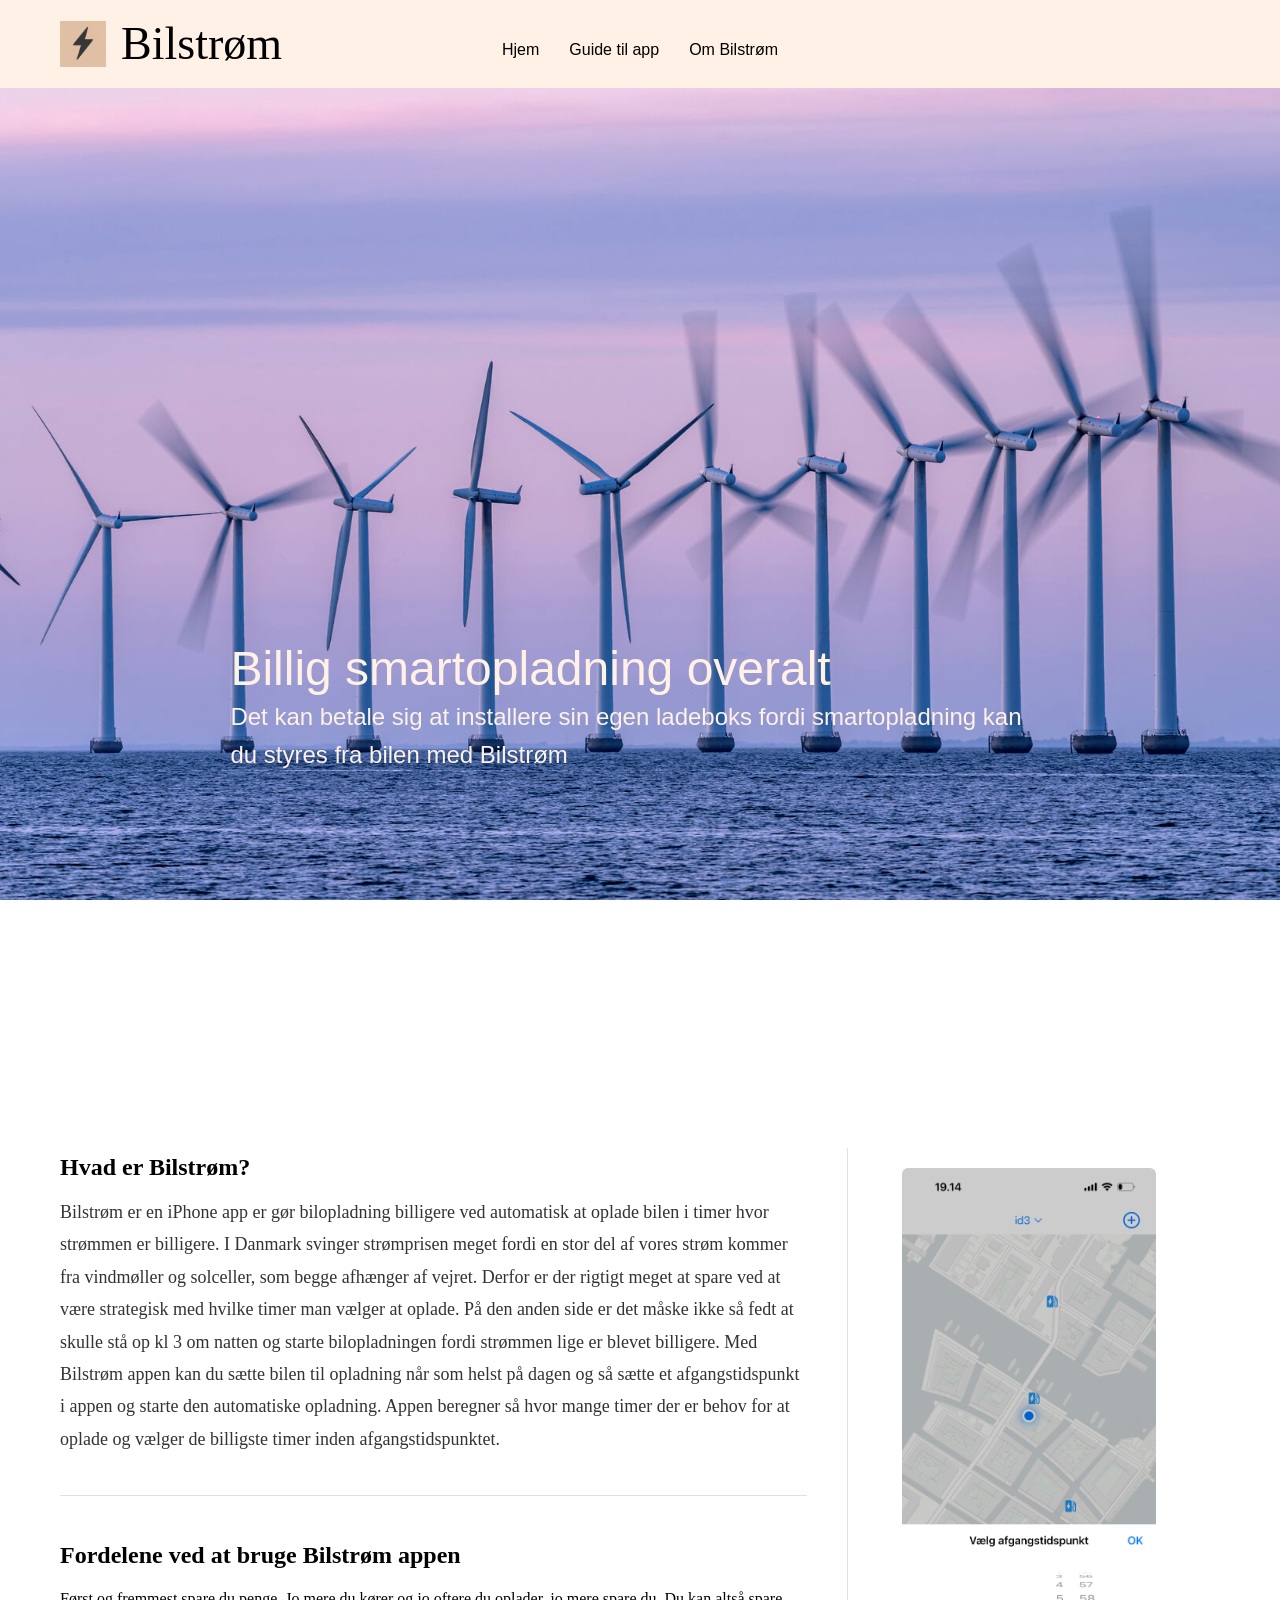
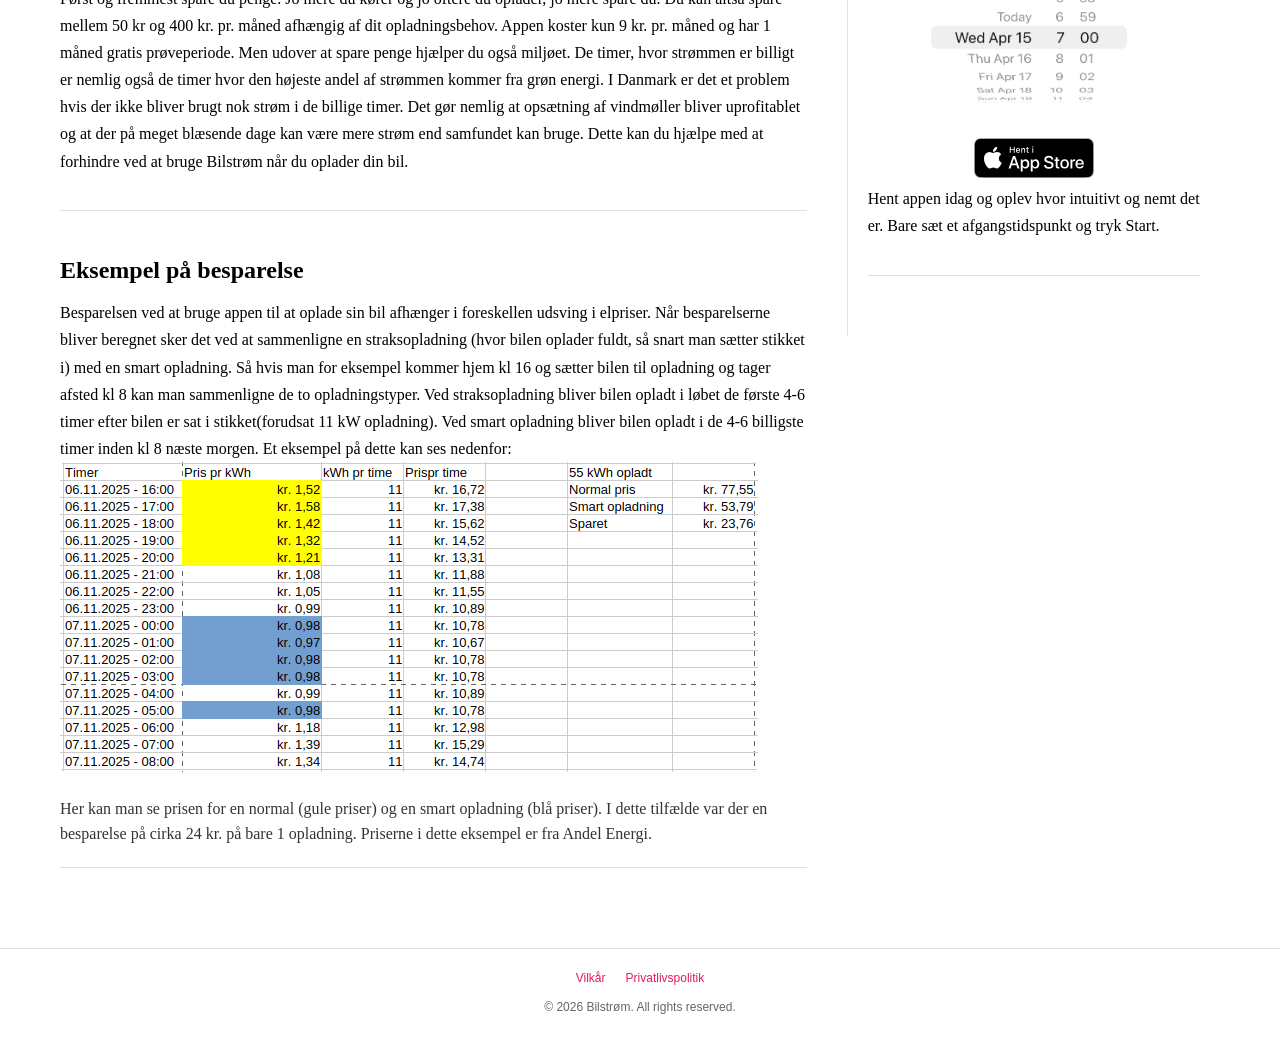
==== index.html @ 69fd048c "tilføjet baggrundsbilled og javascript. mangler mobil optimering." ====
<!DOCTYPE html>
<html lang="en">
<head>
    <meta charset="UTF-8">
    <meta name="viewport" content="width=device-width, initial-scale=1.0">
    <title>Bilstrøm | Billigere opladning</title>
    <link rel="stylesheet" href="style.css">
    <link rel="icon" href="assets/1024.png" type="image/png">
</head>
<body>
    <header class="header">
        <div class="header-content">
            <img src="assets/1024.png" alt="Bilstrøm Logo" class="logo">
            <h1 class="header-title">
                <a href="index.html">Bilstrøm</a>
            </h1>
            <nav>
                <ul class="nav-links">
                    <li><a href="index.html">Hjem</a></li>
                    <li><a href="guide.html">Guide til app</a></li>
                    <li><a href="about.html">Om Bilstrøm</a></li>
                </ul>
            </nav>
        </div>
    </header>


    <div class="promo-section">
        <h2 class="promo-slogan">Billig smartopladning overalt</h2>
        <p class="promo-subtext">Det kan betale sig at installere sin egen ladeboks fordi smartopladning kan du styres fra bilen med Bilstrøm</p>
    </div>


    <main class="main container">
        <div class="main-content">
            <article class="post">
                <h2 class="post-title">
                    <a href="#">Hvad er Bilstrøm?</a>
                </h2>
                <p class="post-intro">
                    Bilstrøm er en iPhone app er gør bilopladning billigere ved automatisk at oplade bilen i timer hvor strømmen er billigere.
                    I Danmark svinger strømprisen meget fordi en stor del af vores strøm kommer fra vindmøller og solceller, som begge afhænger af vejret.
                    Derfor er der rigtigt meget at spare ved at være strategisk med hvilke timer man vælger at oplade. På den anden side er det måske ikke så
                    fedt at skulle stå op kl 3 om natten og starte bilopladningen fordi strømmen lige er blevet billigere. Med Bilstrøm appen kan du sætte bilen
                    til opladning når som helst på dagen og så sætte et afgangstidspunkt i appen og starte den automatiske opladning. Appen beregner så hvor mange
                    timer der er behov for at oplade og vælger de billigste timer inden afgangstidspunktet.
                </p>
            </article>

            <article class="post">
                <h2 class="post-title">
                    <a href="#">Fordelene ved at bruge Bilstrøm appen</a>
                </h2>
                <p class="post-excerpt">
                    Først og fremmest spare du penge. Jo mere du kører og jo oftere du oplader, jo mere spare du. Du kan altså spare mellem 50 kr og 400 kr. pr.
                    måned afhængig af dit opladningsbehov. Appen koster kun 9 kr. pr. måned og har 1 måned gratis prøveperiode. Men udover at spare penge
                    hjælper du også miljøet. De timer, hvor strømmen er billigt er nemlig også de timer hvor den højeste andel af strømmen kommer fra grøn
                    energi. I Danmark er det et problem hvis der ikke bliver brugt nok strøm i de billige timer. Det gør nemlig at opsætning af vindmøller bliver 
                    uprofitablet og at der på meget blæsende dage kan være mere strøm end samfundet kan bruge. Dette kan du hjælpe med at forhindre ved at bruge
                    Bilstrøm når du oplader din bil.
                </p>
                
            </article>

                        <article class="post">
                <h2 class="post-title">
                    <a href="#">Eksempel på besparelse</a>
                </h2>
                <p class="post-excerpt">
                    Besparelsen ved at bruge appen til at oplade sin bil afhænger i foreskellen udsving i elpriser. Når besparelserne bliver beregnet sker det
                    ved at sammenligne en straksopladning (hvor bilen oplader fuldt, så snart man sætter stikket i) med en smart opladning. Så hvis man for eksempel
                    kommer hjem kl 16 og sætter bilen til opladning og tager afsted kl 8 kan man sammenligne de to opladningstyper. Ved straksopladning bliver bilen 
                    opladt i løbet de første 4-6 timer efter bilen er sat i stikket(forudsat 11 kW opladning). Ved smart opladning bliver bilen opladt i de 4-6 
                    billigste timer inden kl 8 næste morgen. Et eksempel på dette kan ses nedenfor:

                    <img src="assets/beregning.png" alt="Screenshot af beregning" class="post-screenshot">
                </p>
                <p>
                    Her kan man se prisen for en normal (gule priser) og en smart opladning (blå priser). I dette tilfælde var der en besparelse på cirka 24 kr.
                    på bare 1 opladning. Priserne i dette eksempel er fra Andel Energi.
                </p>
                
            </article>
        </div>
        
        <div class="sidebar">
            <article class="post">
                <p class="post-meta">

                    <img src="assets/IMG_5105.png" alt="Screenshot from App" class="post-screenshot">

                    <div class="app-store-container">
                        <a href="https://apps.apple.com/us/app/bilstr%C3%B8m/id6759390175" target="_blank">
                            <img src="assets/app_store.svg" alt="Download on the App Store" class="post-meta-badge">
                        </a>
                    </div>
                </p>
                    
                <p class="post-excerpt">
                    Hent appen idag og oplev hvor intuitivt og nemt det er. Bare sæt et afgangstidspunkt og tryk Start.
                </p>

            </article>
        </div>
        

    </main>



    <footer class="footer">
        <div class="container">
            <ul class="footer-links">
                <li><a href="terms.html">Vilkår</a></li>
                <li><a href="privacy.html">Privatlivspolitik</a></li>
            </ul>
            <p class="footer-copyright">&copy; 2026 Bilstrøm. All rights reserved.</p>
        </div>
    </footer>
</body>
</html>


<script>
    window.addEventListener('scroll', function() {
        const scrollPosition = window.scrollY;
        const maxScroll = 1300; // Adjust this to control how fast the fade happens
        const opacity = Math.max(1 - (scrollPosition / maxScroll), 0.2); // Fade from 1 to 0.2

        // Apply the opacity to the background image
        document.body.style.background = `
            linear-gradient(rgba(250, 234, 224, ${1 - opacity}), rgba(250, 234, 224, ${1 - opacity})),
            url('assets/vindmølle1.jpg')
        `;
        document.body.style.backgroundSize = 'cover';
        document.body.style.backgroundAttachment = 'fixed';
        document.body.style.backgroundPosition = 'center';
    });
</script>
---- style.css ----
/* ===== Base Styles ===== */
:root {
    --ft-black: #000000;
    --ft-white: #fff1e5;
    --ft-red: #E01E5A;    /* Financial Times red */
    --ft-gray: #666666;
    --ft-light-gray: #f5f5f5;
    --ft-text: #333333;
    --ft-border: #e0e0e0;
    --ft-font-serif: Georgia, "Times New Roman", serif;
    --ft-font-sans: Helvetica, Arial, sans-serif;
}

* {
    margin: 0;
    padding: 0;
    box-sizing: border-box;
}

body {
    position: relative;
    min-height: 100vh;
    margin: 0;
    padding: 0;
    font-family: var(--ft-font-serif);
    color: var(--ft-text);
    line-height: 1.6;
    font-size: 16px;
    background-color: var(--ft-white); /* Fallback color */
    background-image: url('assets/vindmølle1.jpg');
    background-size: cover;
    background-attachment: fixed;
    background-position: center;
}

a {
    color: var(--ft-red);
    text-decoration: none;
}

a:hover {
    text-decoration: underline;
}

img {
    max-width: 100%;
    height: auto;
}

/* ===== Layout ===== */
.container {
    max-width: 1200px;
    margin: 0 auto;
    padding: 0 20px;
}

/* ===== Header & Navigation ===== */
.header {
    background-color: var(--ft-white); /* Your normal background color */
    padding: 7px 0; /* Optional: Add padding if needed */
    position: relative; /* Ensures it stays above other elements */
    z-index: 100; /* Ensures it appears above the body background */
}

/* Add this to your existing style.css */
.logo {
    height: 46px; /* Match the height of your header title */
    width: auto;
    margin-right: 15px; /* Space between logo and title */
    vertical-align: middle;
}

/* Update the header-content to align items properly */
.header-content {
    display: flex;
    align-items: center;
    max-width: 1200px;
    margin: 0 auto;
    padding: 0 20px;
    position: relative; /* For absolute positioning of nav */
    flex-wrap: wrap; 
}

.header-title {
    font-family: "Times New Roman", serif;
    font-size: 46px;
    font-weight: normal;
    color: var(--ft-black);
    margin: 0;
    flex: 1;
}



.header-title a {
    color: var(--ft-black);
}

.header-tagline {
    display: none; /* Hide tagline for cleaner look */
}

/* Navigation */
.nav-links {
    display: flex;
    list-style: none;
    gap: 30px;
    margin: 0;
    padding: 0;
    position: absolute;
    left: 50%;
    transform: translateX(-50%);
    margin-top: -7px;
}

.nav-links a {
    color: var(--ft-black);
    font-size: 16px;
    font-family: var(--ft-font-sans);
}

/* Ensure the header container has enough height */
.header::after {
    content: "";
    display: block;
    clear: both;
}
/* ===== Main Content ===== */
.main {
    display: grid;
    grid-template-columns: 2fr 1fr;
    gap: 40px;
    margin-bottom: 40px;
    align-items: start;
}

.main-content {
    grid-column: 1;
}

.sidebar {
    grid-column: 2;
    padding: 20px;
    border-left: 1px solid var(--ft-border);
    
}

.sidebar-title {
    font-family: var(--ft-font-sans);
    font-size: 18px;
    font-weight: bold;
    margin-bottom: 15px;
    color: var(--ft-black);
}

.sidebar-list {
    list-style: none;
}

.sidebar-list li {
    margin-bottom: 10px;
}

.sidebar-list a {
    color: var(--ft-gray);
    font-size: 14px;
}


.promo-section {
    height: 800px;
    display: flex;
    flex-direction: column; /* Stack children vertically */
    justify-content: center; /* Center vertically in the section */
    align-items: flex-start; /* Align children to the left */
    text-align: left;
    color: var(--ft-white);
    padding: 0 0 0 18%; /* Top and left padding */
    margin-bottom: 40px;
    margin-top: 220px;
}

.promo-slogan {
    font-family: var(--ft-font-sans);
    font-size: 3rem;
    font-weight: normal;
    max-width: 800px;
    line-height: 1.2;
    
    margin: 0; /* Remove default margins */
}

.promo-subtext {
    font-family: var(--ft-font-sans);
    font-size: 1.5rem;
    max-width: 800px;
    
    margin-top: 20px; /* Space between slogan and subtext */
    margin: 0; /* Remove default margins if needed */
}




/* ===== Blog Posts ===== */
.post {
    margin-bottom: 40px;
    padding-bottom: 20px;
    border-bottom: 1px solid var(--ft-border);
}

.post-title {
    font-family: var(--ft-font-serif);
    font-size: 24px;
    font-weight: bold;
    margin-bottom: 10px;
    color: var(--ft-black);
}

.post-title a {
    color: var(--ft-black);
}

.post-meta {
    display: flex;
    flex-direction: column; /* Stack children vertically */
    align-items: center; /* Center children horizontally */
    gap: 0; /* Remove default gap */
    font-size: 14px;
    color: var(--ft-gray);
    margin-bottom: 15px;
}

.post-excerpt {
    font-size: 16px;
    line-height: 1.7;
    margin-bottom: 15px;
    color: var(--ft-black);
}

.post-intro {
    font-size: 18px; /* Larger than the default 18px */
    line-height: 1.8;
    margin-bottom: 20px;
    font-family: var(--ft-font-serif); /* Optional: Match your body font */
}

.post-read-more {
    font-weight: bold;
    font-size: 14px;
}

.post-screenshot {
    max-height: 550px; /* Maximum height */
    width: auto; /* Maintain aspect ratio */
    border-radius: 6px;
    margin-right: 10px;
    height: auto; /* Override fixed height */
}

/* App Store badge container */
.app-store-container {
    margin-top: 20px; /* Slightly bigger top margin */
    text-align: center; /* Center the badge */
}

/* ===== Footer ===== */
.footer {
    border-top: 1px solid var(--ft-border);
    padding: 20px 0;
    margin-top: 40px;
    font-size: 12px;
    color: var(--ft-gray);
    font-family: var(--ft-font-sans);
}

.footer-links {
    display: flex;
    justify-content: center;
    gap: 20px;
    list-style: none;
    margin-bottom: 10px;
}

.footer-copyright {
    text-align: center;
}

/* ===== Terms/Privacy Pages ===== */
.terms-privacy {
    max-width: 800px;
    margin: 40px auto;
    padding: 0 20px;
}

.terms-privacy h1 {
    font-family: var(--ft-font-serif);
    font-size: 28px;
    margin-bottom: 20px;
    color: var(--ft-black);
}

.terms-privacy h2 {
    font-family: var(--ft-font-serif);
    font-size: 20px;
    margin: 30px 0 15px 0;
    color: var(--ft-black);
}

.terms-privacy p {
    margin-bottom: 15px;
    line-height: 1.7;
}

/* ===== Responsive Design ===== */
/* Mobile: Merge sidebar into main flow */
@media (max-width: 768px) {
    .main {
        grid-template-columns: 1fr;
    }
    .sidebar {
        display: contents; /* Makes its children direct children of .main */
    }
    .sidebar > article {
        order: 1; /* Place screenshot after the first post */
        border-top: 1px solid var(--ft-border);
        padding-top: 20px;
        border-left: none;
    }
    .main-content > article:first-child {
        order: 0; /* First post stays first */
    }
    .main-content > article:not(:first-child) {
        order: 2; /* Second post comes after the screenshot */
    }
}


/* Mobile: Force nav-links to a new line */
@media (max-width: 768px) {
    .nav-links {
        width: 100%; /* Force to new line */
        display: flex; /* Keep links in a row */
        justify-content: center; /* Center the links horizontally */
        gap: 20px; /* Space between links */
        margin-top: 40px; /* Bigger top margin */
        padding: 0;
        list-style: none;
    }
}
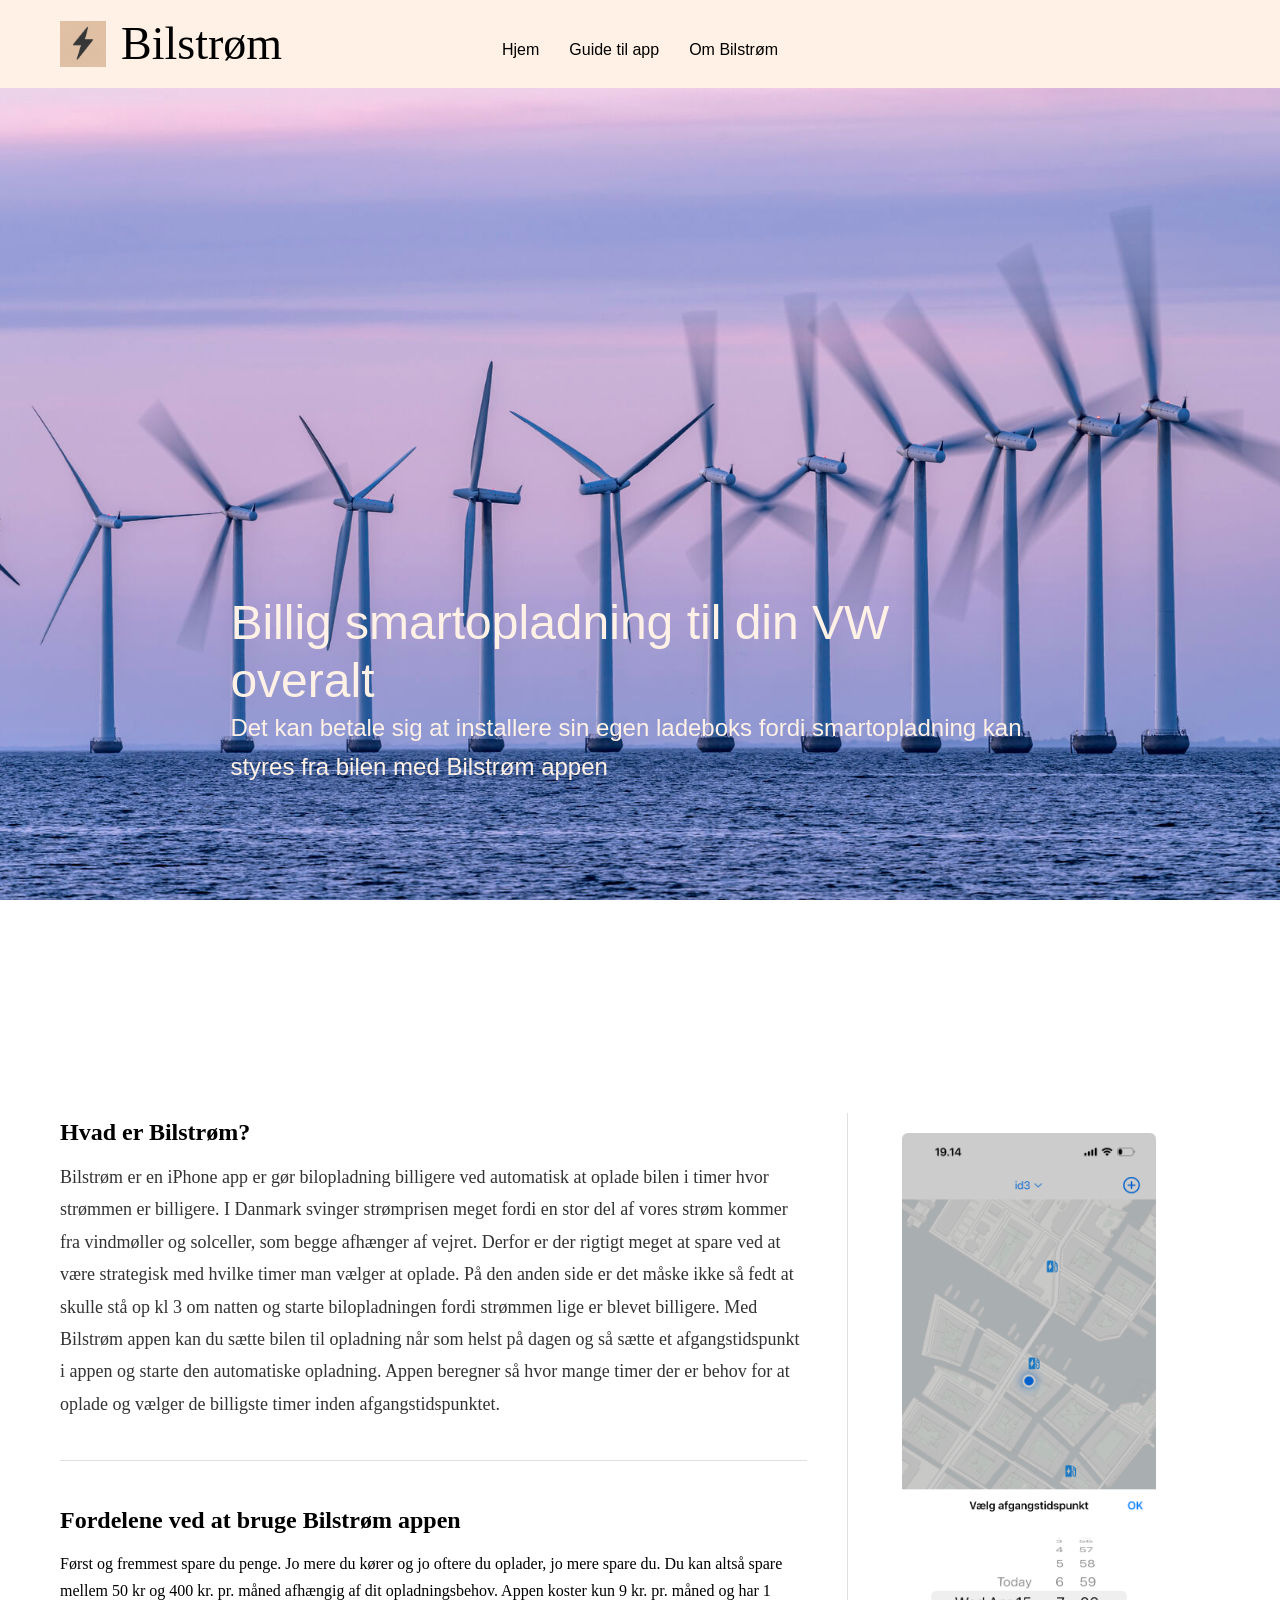
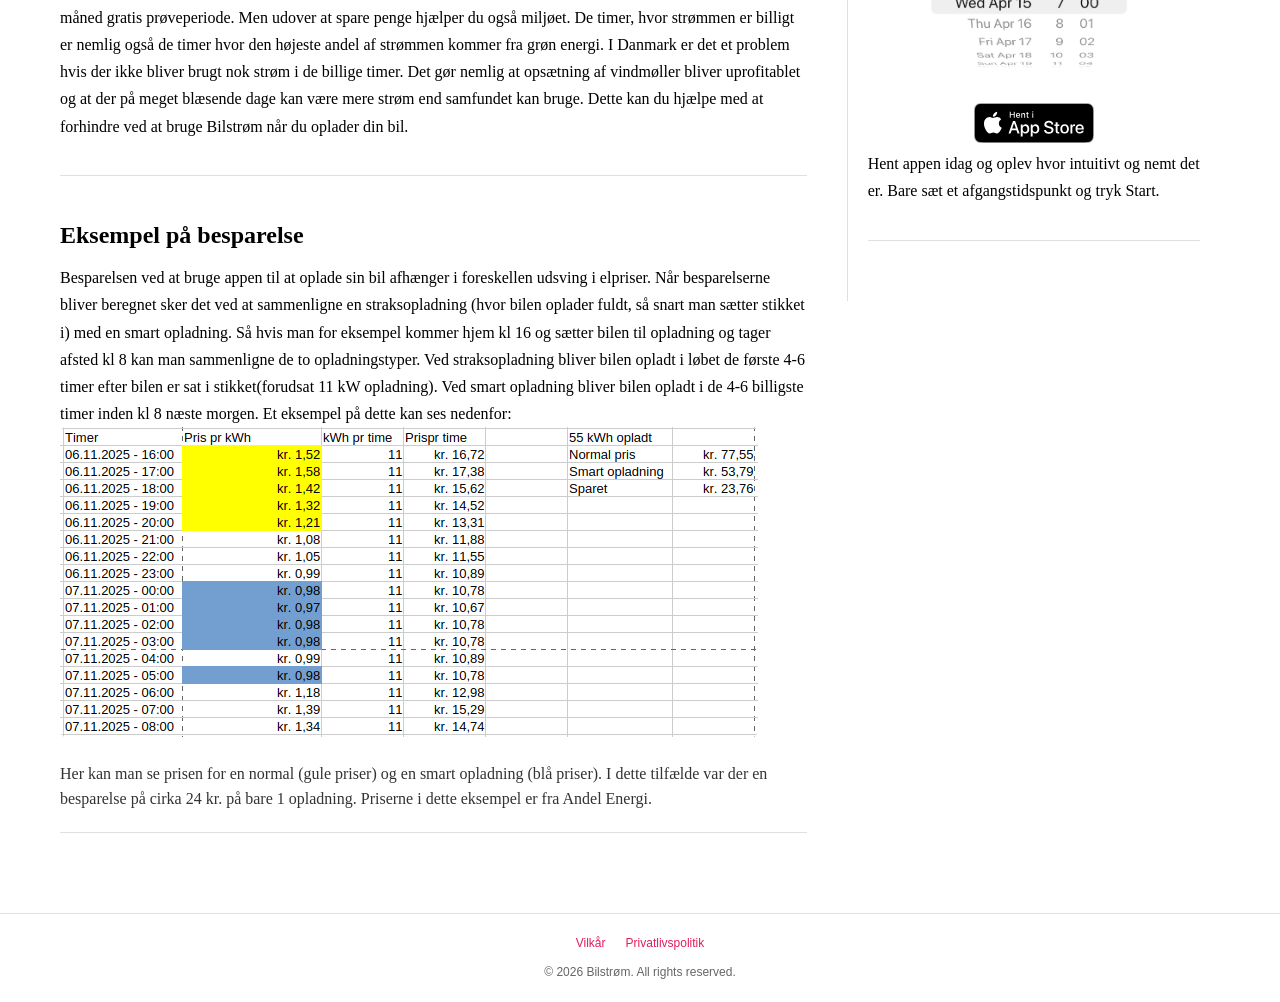
==== commit 15733840: "små rettelser, mobil layout og seperat css for index.html" ====
--- a/index.html
+++ b/index.html
@@ -4,7 +4,7 @@
     <meta charset="UTF-8">
     <meta name="viewport" content="width=device-width, initial-scale=1.0">
     <title>Bilstrøm | Billigere opladning</title>
-    <link rel="stylesheet" href="style.css">
+    <link rel="stylesheet" href="homepage.css">
     <link rel="icon" href="assets/1024.png" type="image/png">
 </head>
 <body>
@@ -26,8 +26,8 @@
 
 
     <div class="promo-section">
-        <h2 class="promo-slogan">Billig smartopladning overalt</h2>
-        <p class="promo-subtext">Det kan betale sig at installere sin egen ladeboks fordi smartopladning kan du styres fra bilen med Bilstrøm</p>
+        <h2 class="promo-slogan">Billig smartopladning til din VW overalt</h2>
+        <p class="promo-subtext">Det kan betale sig at installere sin egen ladeboks fordi smartopladning kan styres fra bilen med Bilstrøm appen</p>
     </div>
 
 
@@ -124,8 +124,8 @@
 <script>
     window.addEventListener('scroll', function() {
         const scrollPosition = window.scrollY;
-        const maxScroll = 1300; // Adjust this to control how fast the fade happens
-        const opacity = Math.max(1 - (scrollPosition / maxScroll), 0.2); // Fade from 1 to 0.2
+        const maxScroll = 1200; // Adjust this to control how fast the fade happens
+        const opacity = Math.max(1 - (scrollPosition / maxScroll), 0.18); // Fade from 1 to 0.2
 
         // Apply the opacity to the background image
         document.body.style.background = `
--- a/homepage.css
+++ b/homepage.css
@@ -0,0 +1,377 @@
+/* ===== Base Styles ===== */
+:root {
+    --ft-black: #000000;
+    --ft-white: #fff1e5;
+    --ft-red: #E01E5A;    /* Financial Times red */
+    --ft-gray: #666666;
+    --ft-light-gray: #f5f5f5;
+    --ft-text: #333333;
+    --ft-border: #e0e0e0;
+    --ft-font-serif: Georgia, "Times New Roman", serif;
+    --ft-font-sans: Helvetica, Arial, sans-serif;
+}
+
+* {
+    margin: 0;
+    padding: 0;
+    box-sizing: border-box;
+}
+
+body {
+    position: relative;
+    min-height: 100vh;
+    margin: 0;
+    padding: 0;
+    font-family: var(--ft-font-serif);
+    color: var(--ft-text);
+    line-height: 1.6;
+    font-size: 16px;
+    background-color: var(--ft-white); /* Fallback color */
+    background-image: url('assets/vindmølle1.jpg');
+    background-size: cover;
+    background-attachment: fixed;
+    background-position: center;
+}
+
+a {
+    color: var(--ft-red);
+    text-decoration: none;
+}
+
+a:hover {
+    text-decoration: underline;
+}
+
+img {
+    max-width: 100%;
+    height: auto;
+}
+
+/* ===== Layout ===== */
+.container {
+    max-width: 1200px;
+    margin: 0 auto;
+    padding: 0 20px;
+}
+
+/* ===== Header & Navigation ===== */
+.header {
+    background-color: var(--ft-white); /* Your normal background color */
+    padding: 7px 0; /* Optional: Add padding if needed */
+    position: relative; /* Ensures it stays above other elements */
+    z-index: 100; /* Ensures it appears above the body background */
+}
+
+/* Add this to your existing style.css */
+.logo {
+    height: 46px; /* Match the height of your header title */
+    width: auto;
+    margin-right: 15px; /* Space between logo and title */
+    vertical-align: middle;
+}
+
+/* Update the header-content to align items properly */
+.header-content {
+    display: flex;
+    align-items: center;
+    max-width: 1200px;
+    margin: 0 auto;
+    padding: 0 20px;
+    position: relative; /* For absolute positioning of nav */
+    flex-wrap: wrap; 
+}
+
+.header-title {
+    font-family: "Times New Roman", serif;
+    font-size: 46px;
+    font-weight: normal;
+    color: var(--ft-black);
+    margin: 0;
+    flex: 1;
+}
+
+
+
+.header-title a {
+    color: var(--ft-black);
+}
+
+.header-tagline {
+    display: none; /* Hide tagline for cleaner look */
+}
+
+/* Navigation */
+.nav-links {
+    display: flex;
+    list-style: none;
+    gap: 30px;
+    margin: 0;
+    padding: 0;
+    position: absolute;
+    left: 50%;
+    transform: translateX(-50%);
+    margin-top: -7px;
+}
+
+.nav-links a {
+    color: var(--ft-black);
+    font-size: 16px;
+    font-family: var(--ft-font-sans);
+}
+
+/* Ensure the header container has enough height */
+.header::after {
+    content: "";
+    display: block;
+    clear: both;
+}
+/* ===== Main Content ===== */
+.main {
+    display: grid;
+    grid-template-columns: 2fr 1fr;
+    gap: 40px;
+    margin-bottom: 40px;
+    align-items: start;
+}
+
+.main-content {
+    grid-column: 1;
+}
+
+.sidebar {
+    grid-column: 2;
+    padding: 20px;
+    border-left: 1px solid var(--ft-border);
+    
+}
+
+.sidebar-title {
+    font-family: var(--ft-font-sans);
+    font-size: 18px;
+    font-weight: bold;
+    margin-bottom: 15px;
+    color: var(--ft-black);
+}
+
+.sidebar-list {
+    list-style: none;
+}
+
+.sidebar-list li {
+    margin-bottom: 10px;
+}
+
+.sidebar-list a {
+    color: var(--ft-gray);
+    font-size: 14px;
+}
+
+
+.promo-section {
+    height: 85vh;
+    display: flex;
+    flex-direction: column; /* Stack children vertically */
+    justify-content: center; /* Center vertically in the section */
+    align-items: flex-start; /* Align children to the left */
+    text-align: left;
+    color: var(--ft-white);
+    padding: 0 0 0 18%; /* Top and left padding */
+    margin-bottom: 40px;
+    margin-top: 220px;
+}
+
+.promo-slogan {
+    font-family: var(--ft-font-sans);
+    font-size: 3rem;
+    font-weight: normal;
+    max-width: 800px;
+    line-height: 1.2;
+    
+    margin: 0; /* Remove default margins */
+}
+
+.promo-subtext {
+    font-family: var(--ft-font-sans);
+    font-size: 1.5rem;
+    max-width: 800px;
+    
+    margin-top: 20px; /* Space between slogan and subtext */
+    margin: 0; /* Remove default margins if needed */
+}
+
+
+
+
+/* ===== Blog Posts ===== */
+.post {
+    margin-bottom: 40px;
+    padding-bottom: 20px;
+    border-bottom: 1px solid var(--ft-border);
+}
+
+.post-title {
+    font-family: var(--ft-font-serif);
+    font-size: 24px;
+    font-weight: bold;
+    margin-bottom: 10px;
+    color: var(--ft-black);
+}
+
+.post-title a {
+    color: var(--ft-black);
+}
+
+.post-meta {
+    display: flex;
+    flex-direction: column; /* Stack children vertically */
+    align-items: center; /* Center children horizontally */
+    gap: 0; /* Remove default gap */
+    font-size: 14px;
+    color: var(--ft-gray);
+    margin-bottom: 15px;
+}
+
+.post-excerpt {
+    font-size: 16px;
+    line-height: 1.7;
+    margin-bottom: 15px;
+    color: var(--ft-black);
+}
+
+.post-intro {
+    font-size: 18px; /* Larger than the default 18px */
+    line-height: 1.8;
+    margin-bottom: 20px;
+    font-family: var(--ft-font-serif); /* Optional: Match your body font */
+}
+
+.post-read-more {
+    font-weight: bold;
+    font-size: 14px;
+}
+
+.post-screenshot {
+    max-height: 550px; /* Maximum height */
+    width: auto; /* Maintain aspect ratio */
+    border-radius: 6px;
+    margin-right: 10px;
+    height: auto; /* Override fixed height */
+}
+
+/* App Store badge container */
+.app-store-container {
+    margin-top: 20px; /* Slightly bigger top margin */
+    text-align: center; /* Center the badge */
+}
+
+/* ===== Footer ===== */
+.footer {
+    border-top: 1px solid var(--ft-border);
+    padding: 20px 0;
+    margin-top: 40px;
+    font-size: 12px;
+    color: var(--ft-gray);
+    font-family: var(--ft-font-sans);
+}
+
+.footer-links {
+    display: flex;
+    justify-content: center;
+    gap: 20px;
+    list-style: none;
+    margin-bottom: 10px;
+}
+
+.footer-copyright {
+    text-align: center;
+}
+
+/* ===== Terms/Privacy Pages ===== */
+.terms-privacy {
+    max-width: 800px;
+    margin: 40px auto;
+    padding: 0 20px;
+}
+
+.terms-privacy h1 {
+    font-family: var(--ft-font-serif);
+    font-size: 28px;
+    margin-bottom: 20px;
+    color: var(--ft-black);
+}
+
+.terms-privacy h2 {
+    font-family: var(--ft-font-serif);
+    font-size: 20px;
+    margin: 30px 0 15px 0;
+    color: var(--ft-black);
+}
+
+.terms-privacy p {
+    margin-bottom: 15px;
+    line-height: 1.7;
+}
+
+/* ===== Responsive Design ===== */
+/* Mobile: Merge sidebar into main flow */
+@media (max-width: 768px) {
+    .header {
+        padding: 32px; /* Adjust as needed */
+    }
+
+    /* 2. Reduce left margin of promotional text */
+    .promo-section {
+        padding-left: 8%; /* Smaller left margin on mobile */
+        height: 80vh; /* Smaller promotional box height */
+        margin-top: 10vh; /* Adjust top margin for mobile */
+    }
+
+    /* 3. Adjust promotional text size */
+    .promo-slogan {
+        font-size: 1.8rem; /* Smaller font size on mobile */
+    }
+
+    .promo-subtext {
+        font-size: 1.1rem; /* Smaller subtext on mobile */
+    }
+
+    /* 4. Ensure background image fits the vertical screen height */
+    body.homepage {
+        background-size: cover;
+        background-attachment: scroll; /* Disable fixed for mobile */
+        background-position: center;
+    }
+
+    .main {
+        grid-template-columns: 1fr;
+    }
+    .sidebar {
+        display: contents; /* Makes its children direct children of .main */
+    }
+    .sidebar > article {
+        order: 1; /* Place screenshot after the first post */
+        border-top: 1px solid var(--ft-border);
+        padding-top: 20px;
+        border-left: none;
+    }
+    .main-content > article:first-child {
+        order: 0; /* First post stays first */
+    }
+    .main-content > article:not(:first-child) {
+        order: 2; /* Second post comes after the screenshot */
+    }
+}
+
+
+/* Mobile: Force nav-links to a new line */
+@media (max-width: 768px) {
+    .nav-links {
+        width: 100%; /* Force to new line */
+        display: flex; /* Keep links in a row */
+        justify-content: center; /* Center the links horizontally */
+        gap: 20px; /* Space between links */
+        margin-top: 40px; /* Bigger top margin */
+        padding: 0;
+        list-style: none;
+    }
+}
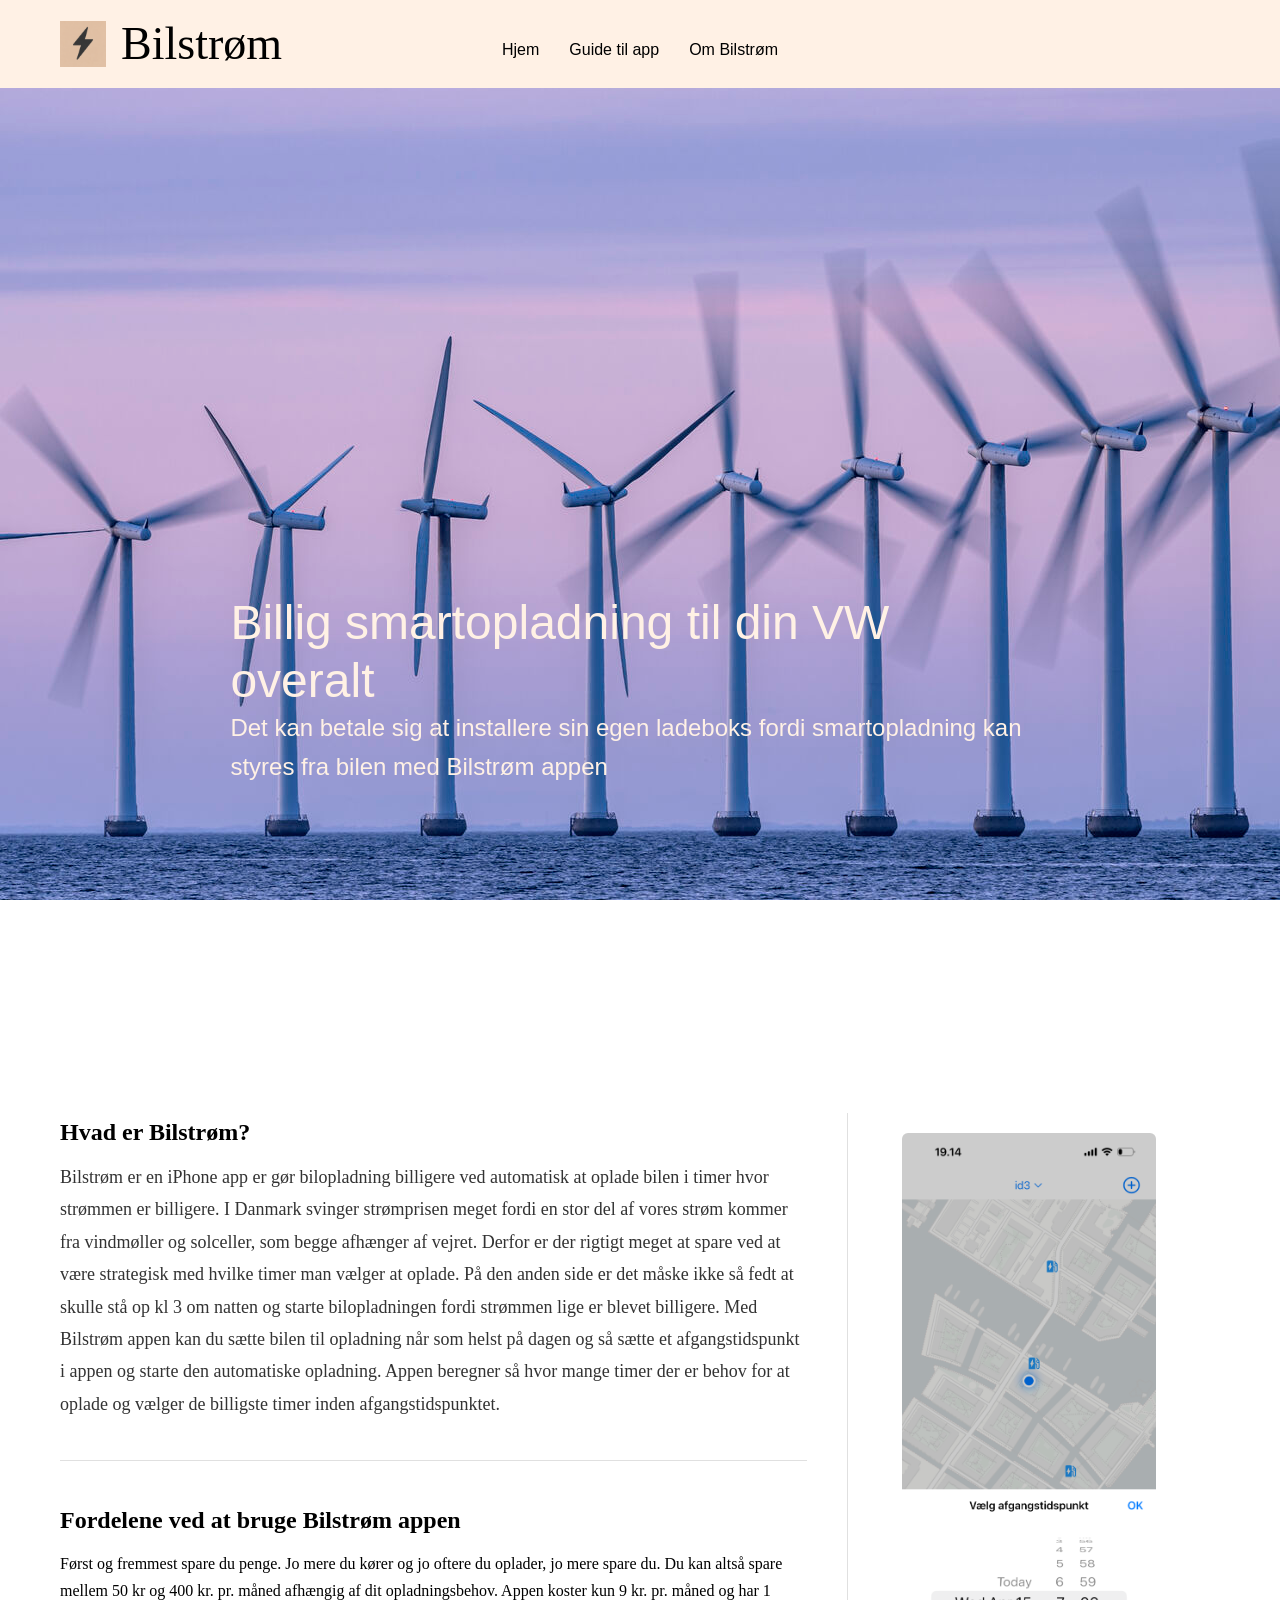
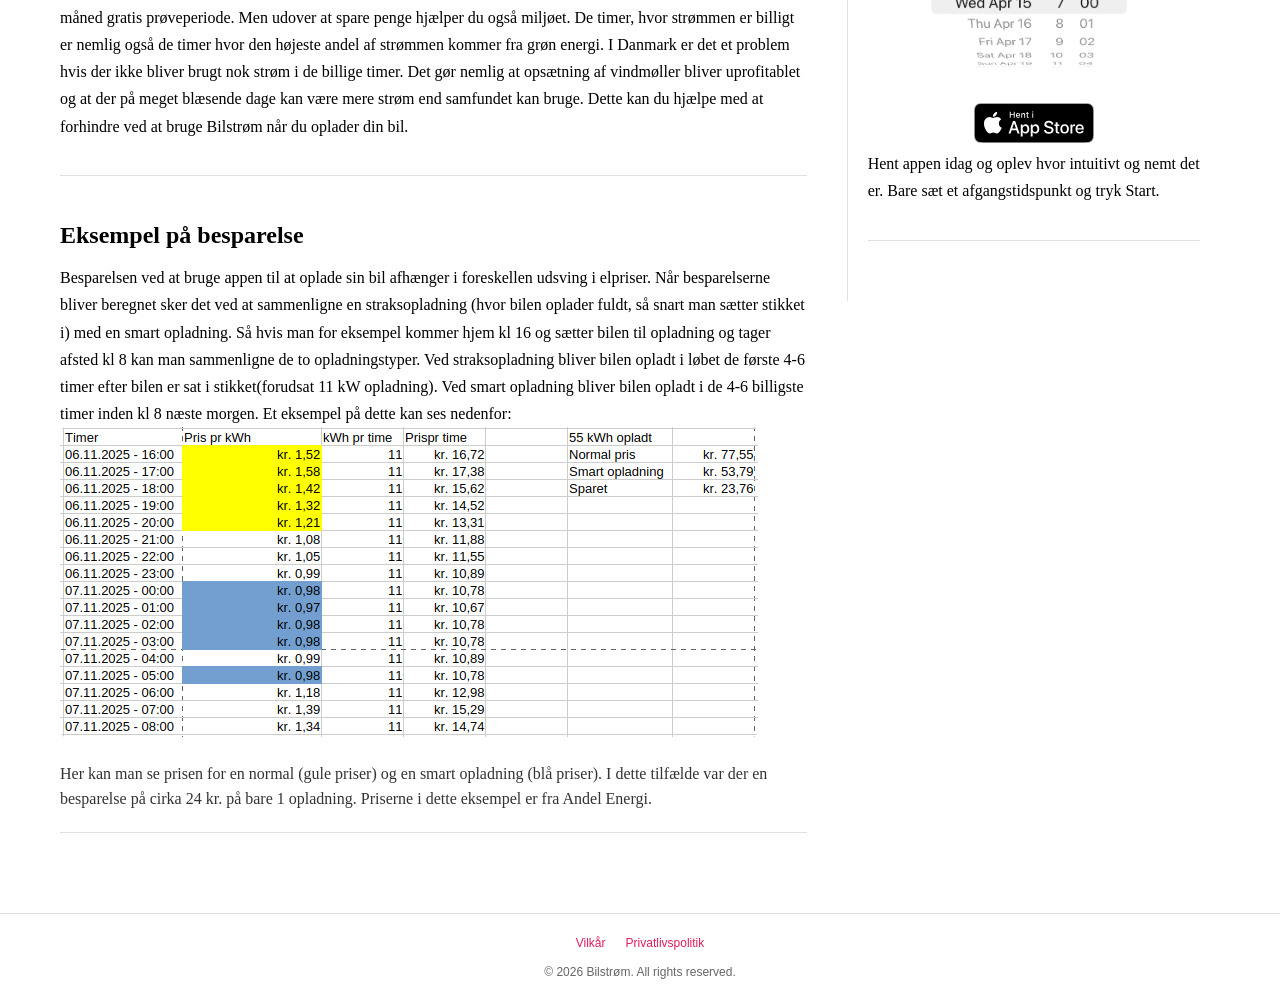
==== commit 891fc0e9: "Script ændre css. lavet på en anden måde. Håber det virker på mobil nu." ====
--- a/index.html
+++ b/index.html
@@ -8,6 +8,7 @@
     <link rel="icon" href="assets/1024.png" type="image/png">
 </head>
 <body>
+    <div class="fixed-background"></div>
     <header class="header">
         <div class="header-content">
             <img src="assets/1024.png" alt="Bilstrøm Logo" class="logo">
@@ -122,18 +123,29 @@
 
 
 <script>
-    window.addEventListener('scroll', function() {
-        const scrollPosition = window.scrollY;
-        const maxScroll = 1200; // Adjust this to control how fast the fade happens
-        const opacity = Math.max(1 - (scrollPosition / maxScroll), 0.18); // Fade from 1 to 0.2
+    if (window.innerWidth > 768) {
+        window.addEventListener('scroll', function() {
+            const scrollPosition = window.scrollY;
+            const maxScroll = 1200;
+            const opacity = Math.max(1 - (scrollPosition / maxScroll), 0.18);
 
-        // Apply the opacity to the background image
-        document.body.style.background = `
-            linear-gradient(rgba(250, 234, 224, ${1 - opacity}), rgba(250, 234, 224, ${1 - opacity})),
-            url('assets/vindmølle1.jpg')
-        `;
-        document.body.style.backgroundSize = 'cover';
-        document.body.style.backgroundAttachment = 'fixed';
-        document.body.style.backgroundPosition = 'center';
-    });
+            // Apply fade effect to the fixed-background div
+            document.querySelector('.fixed-background').style.background =
+                `linear-gradient(rgba(250, 234, 224, ${1 - opacity}), rgba(250, 234, 224, ${1 - opacity})),
+                url('assets/vindmølle1.jpg') no-repeat center center`;
+        });
+    }
+
+    if (window.innerWidth <= 768) {
+        window.addEventListener('scroll', function() {
+            const scrollPosition = window.scrollY;
+            const maxScroll = 1200;
+            const opacity = Math.max(1 - (scrollPosition / maxScroll), 0.18);
+
+            // Apply fade effect to the fixed-background div
+            document.querySelector('.fixed-background').style.background =
+                `linear-gradient(rgba(250, 234, 224, ${1 - opacity}), rgba(250, 234, 224, ${1 - opacity})),
+                url('assets/vindmølle1.jpg') no-repeat center center / auto 100vh`;
+        });
+    }
 </script>
--- a/homepage.css
+++ b/homepage.css
@@ -26,11 +26,24 @@
     color: var(--ft-text);
     line-height: 1.6;
     font-size: 16px;
-    background-color: var(--ft-white); /* Fallback color */
+    /*background-color: var(--ft-white);
     background-image: url('assets/vindmølle1.jpg');
     background-size: cover;
     background-attachment: fixed;
-    background-position: center;
+    background-position: center;*/
+}
+
+/* Fixed background for ALL devices (PC and phone) */
+.fixed-background {
+    position: fixed;
+    top: 0;
+    left: 0;
+    width: 100%;
+    height: 100vh;
+    background: url('assets/vindmølle1.jpg') no-repeat center center;
+    background-size: cover;
+    z-index: -1; /* Place behind content */
+    pointer-events: none; /* Allow clicks to pass through */
 }
 
 a {
@@ -335,11 +348,9 @@
         font-size: 1.1rem; /* Smaller subtext on mobile */
     }
 
-    /* 4. Ensure background image fits the vertical screen height */
-    body.homepage {
-        background-size: cover;
-        background-attachment: scroll; /* Disable fixed for mobile */
-        background-position: center;
+    .fixed-background {
+        background-size: auto 100vh; /* Explicitly set for mobile */
+        background-position: center center; /* Optional: Align to top if needed */
     }
 
     .main {
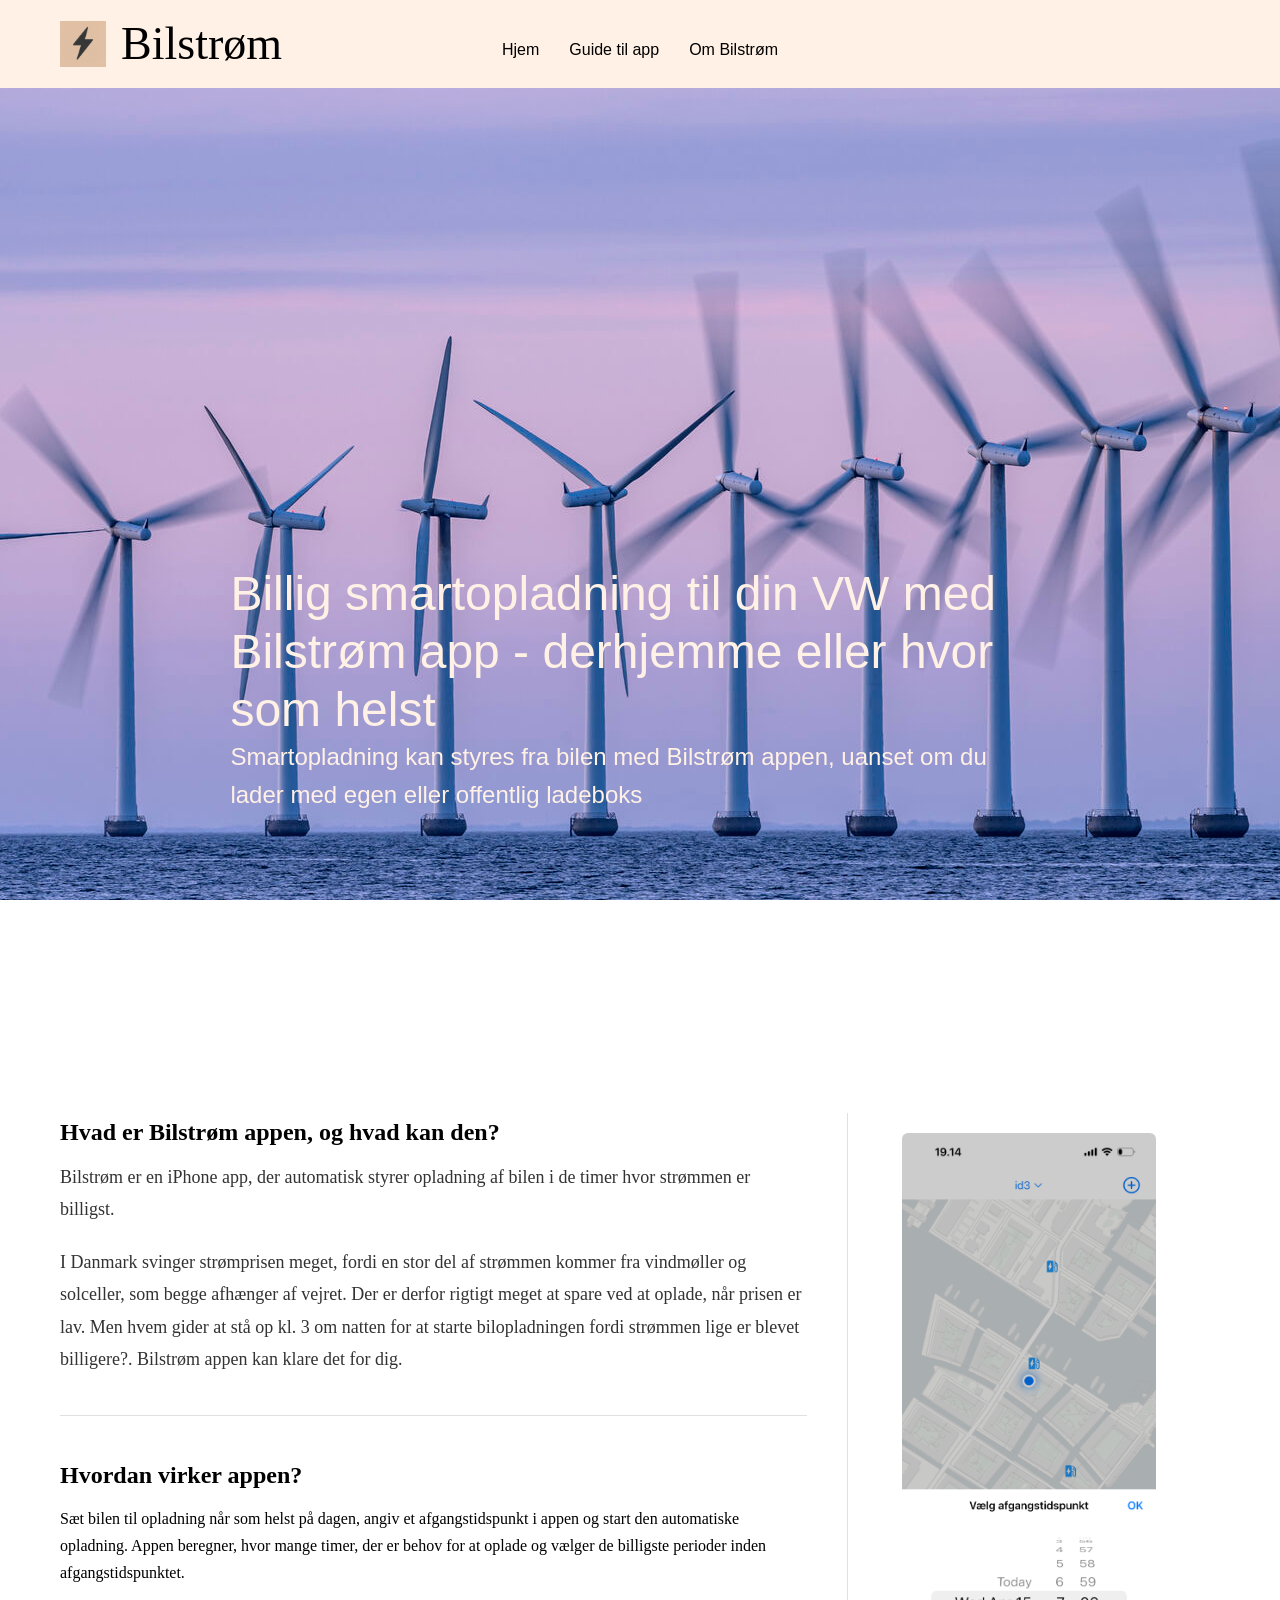
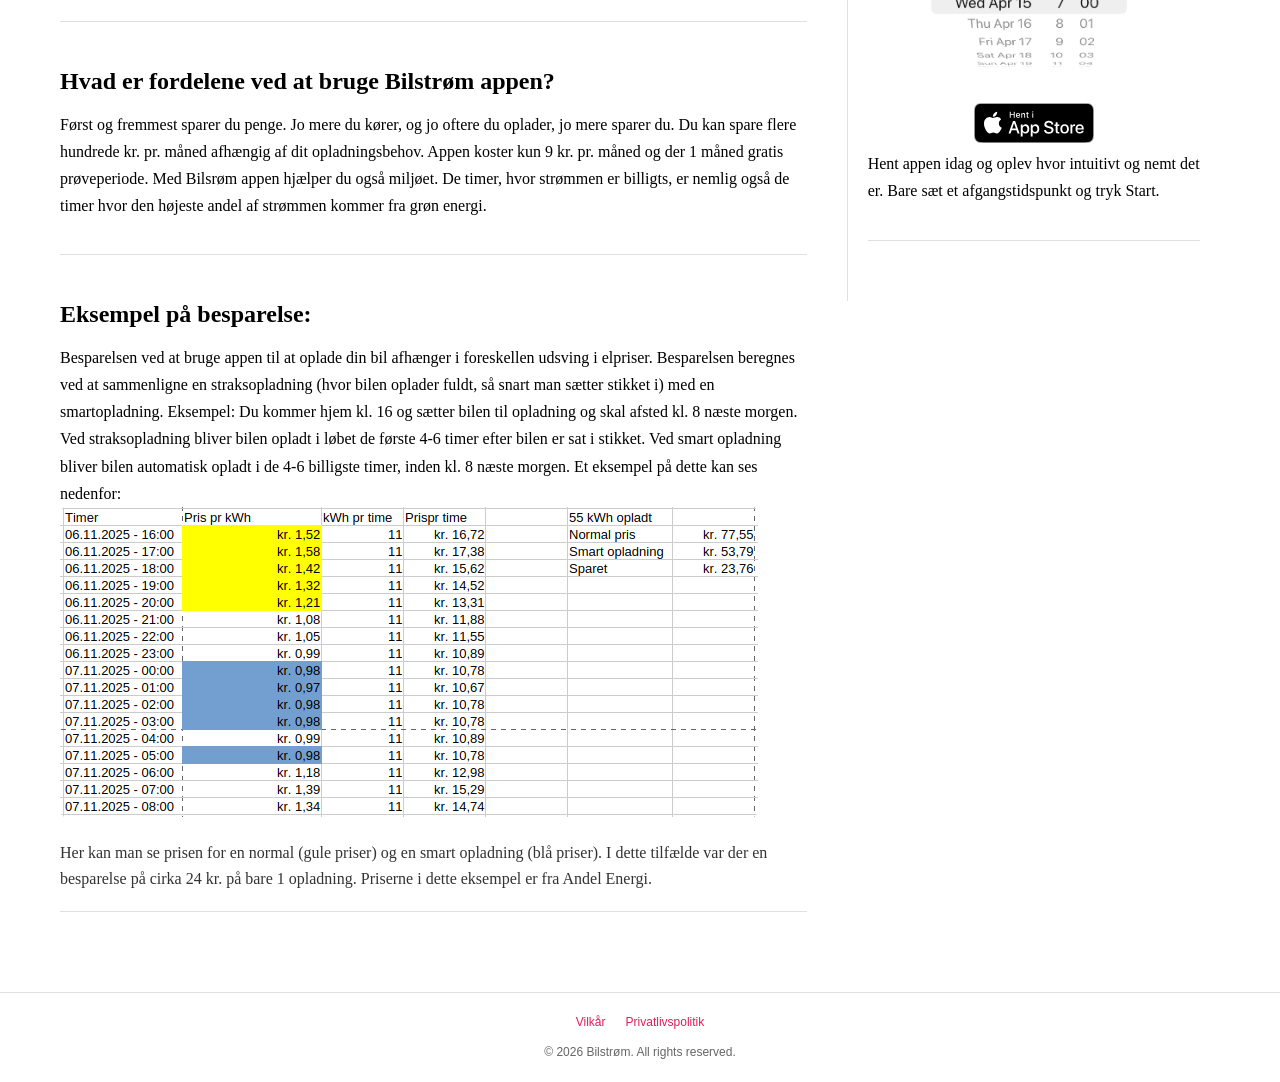
==== commit ff2f4719: "rettelser mor" ====
--- a/index.html
+++ b/index.html
@@ -27,8 +27,8 @@
 
 
     <div class="promo-section">
-        <h2 class="promo-slogan">Billig smartopladning til din VW overalt</h2>
-        <p class="promo-subtext">Det kan betale sig at installere sin egen ladeboks fordi smartopladning kan styres fra bilen med Bilstrøm appen</p>
+        <h2 class="promo-slogan">Billig smartopladning til din VW med Bilstrøm app - derhjemme eller hvor som helst</h2>
+        <p class="promo-subtext">Smartopladning kan styres fra bilen med Bilstrøm appen, uanset om du lader med egen eller offentlig ladeboks</p>
     </div>
 
 
@@ -36,43 +36,51 @@
         <div class="main-content">
             <article class="post">
                 <h2 class="post-title">
-                    <a href="#">Hvad er Bilstrøm?</a>
+                    <a href="#">Hvad er Bilstrøm appen, og hvad kan den?</a>
                 </h2>
                 <p class="post-intro">
-                    Bilstrøm er en iPhone app er gør bilopladning billigere ved automatisk at oplade bilen i timer hvor strømmen er billigere.
-                    I Danmark svinger strømprisen meget fordi en stor del af vores strøm kommer fra vindmøller og solceller, som begge afhænger af vejret.
-                    Derfor er der rigtigt meget at spare ved at være strategisk med hvilke timer man vælger at oplade. På den anden side er det måske ikke så
-                    fedt at skulle stå op kl 3 om natten og starte bilopladningen fordi strømmen lige er blevet billigere. Med Bilstrøm appen kan du sætte bilen
-                    til opladning når som helst på dagen og så sætte et afgangstidspunkt i appen og starte den automatiske opladning. Appen beregner så hvor mange
-                    timer der er behov for at oplade og vælger de billigste timer inden afgangstidspunktet.
+                    Bilstrøm er en iPhone app, der automatisk styrer opladning af bilen i de timer hvor strømmen er billigst.
+                </p>
+                <p class="post-intro">
+                    I Danmark svinger strømprisen meget, fordi en stor del af strømmen kommer fra vindmøller og solceller, som begge afhænger af vejret.
+                    Der er derfor rigtigt meget at spare ved at oplade, når prisen er lav. Men hvem gider at stå op kl. 3 om natten for at starte bilopladningen 
+                    fordi strømmen lige er blevet billigere?. Bilstrøm appen kan klare det for dig. 
+                </p>
+            </article>        
+            
+            <article class="post">
+                <h2 class="post-title">
+                    <a href="#">Hvordan virker appen?</a>
+                </h2>
+                <p class="post-excerpt">
+                    Sæt bilen til opladning når som helst på dagen, angiv et afgangstidspunkt i appen og start den automatiske opladning. Appen beregner, hvor mange
+                    timer, der er behov for at oplade og vælger de billigste perioder inden afgangstidspunktet.
                 </p>
             </article>
 
             <article class="post">
                 <h2 class="post-title">
-                    <a href="#">Fordelene ved at bruge Bilstrøm appen</a>
+                    <a href="#">Hvad er fordelene ved at bruge Bilstrøm appen?</a>
                 </h2>
                 <p class="post-excerpt">
-                    Først og fremmest spare du penge. Jo mere du kører og jo oftere du oplader, jo mere spare du. Du kan altså spare mellem 50 kr og 400 kr. pr.
-                    måned afhængig af dit opladningsbehov. Appen koster kun 9 kr. pr. måned og har 1 måned gratis prøveperiode. Men udover at spare penge
-                    hjælper du også miljøet. De timer, hvor strømmen er billigt er nemlig også de timer hvor den højeste andel af strømmen kommer fra grøn
-                    energi. I Danmark er det et problem hvis der ikke bliver brugt nok strøm i de billige timer. Det gør nemlig at opsætning af vindmøller bliver 
-                    uprofitablet og at der på meget blæsende dage kan være mere strøm end samfundet kan bruge. Dette kan du hjælpe med at forhindre ved at bruge
-                    Bilstrøm når du oplader din bil.
+                    Først og fremmest sparer du penge. Jo mere du kører, og jo oftere du oplader, jo mere sparer du. Du kan spare flere hundrede kr. pr.
+                    måned afhængig af dit opladningsbehov. Appen koster kun 9 kr. pr. måned og der 1 måned gratis prøveperiode. Med Bilsrøm appen
+                    hjælper du også miljøet. De timer, hvor strømmen er billigts, er nemlig også de timer hvor den højeste andel af strømmen kommer fra grøn
+                    energi.
                 </p>
                 
             </article>
 
                         <article class="post">
                 <h2 class="post-title">
-                    <a href="#">Eksempel på besparelse</a>
+                    <a href="#">Eksempel på besparelse:</a>
                 </h2>
                 <p class="post-excerpt">
-                    Besparelsen ved at bruge appen til at oplade sin bil afhænger i foreskellen udsving i elpriser. Når besparelserne bliver beregnet sker det
-                    ved at sammenligne en straksopladning (hvor bilen oplader fuldt, så snart man sætter stikket i) med en smart opladning. Så hvis man for eksempel
-                    kommer hjem kl 16 og sætter bilen til opladning og tager afsted kl 8 kan man sammenligne de to opladningstyper. Ved straksopladning bliver bilen 
-                    opladt i løbet de første 4-6 timer efter bilen er sat i stikket(forudsat 11 kW opladning). Ved smart opladning bliver bilen opladt i de 4-6 
-                    billigste timer inden kl 8 næste morgen. Et eksempel på dette kan ses nedenfor:
+                    Besparelsen ved at bruge appen til at oplade din bil afhænger i foreskellen udsving i elpriser. Besparelsen beregnes
+                    ved at sammenligne en straksopladning (hvor bilen oplader fuldt, så snart man sætter stikket i) med en smartopladning. Eksempel:
+                    Du kommer hjem kl. 16 og sætter bilen til opladning og skal afsted kl. 8 næste morgen. Ved straksopladning bliver bilen 
+                    opladt i løbet de første 4-6 timer efter bilen er sat i stikket. Ved smart opladning bliver bilen automatisk opladt i de 4-6 
+                    billigste timer, inden kl. 8 næste morgen. Et eksempel på dette kan ses nedenfor:
 
                     <img src="assets/beregning.png" alt="Screenshot af beregning" class="post-screenshot">
                 </p>
